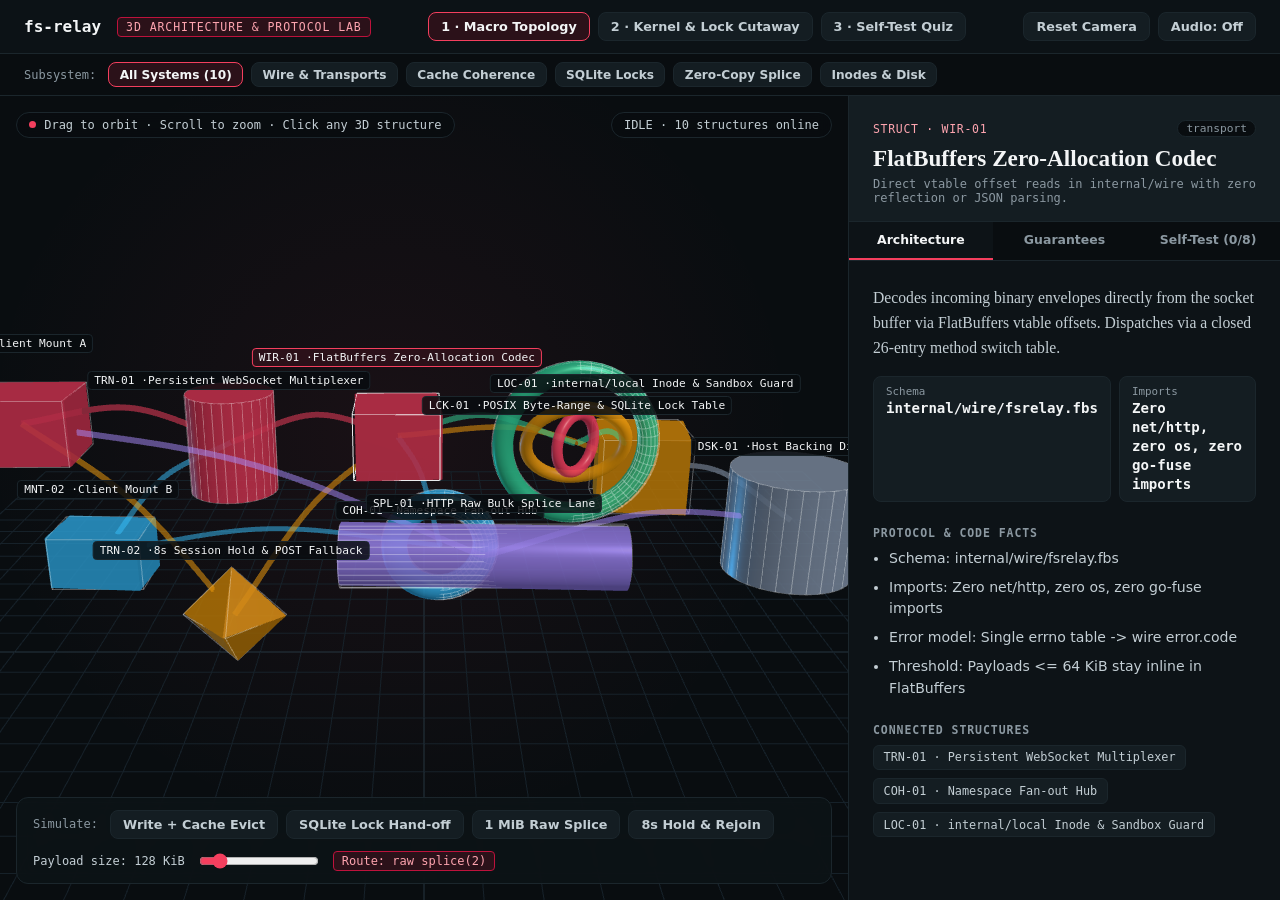
==== interactive-prototype/index.html @ d6e1b643 "feat(interactive-prototype): build Three.js 3D architecture and protocol lab (goals/html-prototypes-" ====
<!DOCTYPE html>
<html lang="en">
<head>
<meta charset="utf-8">
<meta name="viewport" content="width=device-width, initial-scale=1">
<title>fs-relay 3D Reference Explorer — Interactive Architecture Lab</title>
<meta name="description" content="Interactive Three.js 3D architecture explorer, live protocol simulator, and self-test lab for fs-relay.">
<meta name="theme-color" content="#0d1317">
<link rel="icon" href="data:image/svg+xml,%3Csvg xmlns='http://www.w3.org/2000/svg' viewBox='0 0 16 16'%3E%3Crect width='16' height='16' rx='4' fill='%23f43f5e'/%3E%3C/svg%3E">
<link rel="stylesheet" href="style.css">
<script type="importmap">
{
  "imports": {
    "three": "./vendor/three.module.min.js",
    "three/addons/": "./vendor/"
  }
}
</script>
</head>
<body>
<a class="skip" href="#inspector">Skip to inspector</a>

<header class="topbar" role="banner">
  <div class="brand-group">
    <a class="brand" href="../html-prototypes/index.html">fs-relay</a>
    <span class="eyebrow">3D ARCHITECTURE &amp; PROTOCOL LAB</span>
  </div>
  <div class="view-switcher" role="group" aria-label="Explorer view mode">
    <button type="button" class="pill-btn active" data-view="topology" aria-pressed="true">1 · Macro Topology</button>
    <button type="button" class="pill-btn" data-view="cutaway" aria-pressed="false">2 · Kernel &amp; Lock Cutaway</button>
    <button type="button" class="pill-btn" data-view="quiz" aria-pressed="false" id="btn-quiz-mode">3 · Self-Test Quiz</button>
  </div>
  <div class="top-actions">
    <button type="button" class="pill-btn" id="btn-reset-cam" aria-label="Reset 3D camera">Reset Camera</button>
    <button type="button" class="pill-btn" id="btn-audio" aria-pressed="false">Audio: Off</button>
  </div>
</header>

<nav class="system-tabs" aria-label="Subsystem filters">
  <span class="filter-label">Subsystem:</span>
  <button type="button" class="sys-tab active" data-sys="all" aria-pressed="true">All Systems (10)</button>
  <button type="button" class="sys-tab" data-sys="transport" aria-pressed="false">Wire &amp; Transports</button>
  <button type="button" class="sys-tab" data-sys="coherence" aria-pressed="false">Cache Coherence</button>
  <button type="button" class="sys-tab" data-sys="locks" aria-pressed="false">SQLite Locks</button>
  <button type="button" class="sys-tab" data-sys="raw" aria-pressed="false">Zero-Copy Splice</button>
  <button type="button" class="sys-tab" data-sys="storage" aria-pressed="false">Inodes &amp; Disk</button>
</nav>

<main class="workspace">
  <section class="viewport-wrap" aria-label="Interactive 3D system diagram">
    <canvas id="canvas3d" tabindex="0" aria-label="Three.js 3D interactive topology of fs-relay. Use mouse to orbit, scroll to zoom, or click any structure to inspect."></canvas>

    <div class="hud-overlay">
      <div class="hud-badge" id="hud-hover">
        <span class="dot"></span>
        <span id="hud-hover-text">Drag to orbit · Scroll to zoom · Click any 3D structure</span>
      </div>
      <div class="hud-telemetry" id="hud-telemetry">IDLE · 10 structures online</div>
    </div>

    <div class="label-layer" id="label-layer" aria-hidden="true"></div>

    <div class="sim-dock" role="region" aria-label="Live protocol simulations">
      <div class="sim-buttons">
        <span class="dock-label">Simulate:</span>
        <button type="button" class="sim-btn" data-sim="write">Write + Cache Evict</button>
        <button type="button" class="sim-btn" data-sim="lock">SQLite Lock Hand-off</button>
        <button type="button" class="sim-btn" data-sim="splice">1 MiB Raw Splice</button>
        <button type="button" class="sim-btn" data-sim="rejoin">8s Hold &amp; Rejoin</button>
      </div>
      <div class="router-control">
        <label for="payload-slider">Payload size: <span id="payload-val">128 KiB</span></label>
        <input type="range" id="payload-slider" min="1" max="1024" value="128" step="1">
        <span class="route-pill" id="route-verdict">Route: raw splice(2)</span>
      </div>
    </div>
  </section>

  <aside class="inspector" id="inspector" aria-label="Structure reference inspector">
    <div class="inspector-header">
      <div class="struct-meta">
        <span class="struct-id" id="ins-id">STRUCT · HUB-FANOUT</span>
        <span class="struct-sys" id="ins-sys">coherence</span>
      </div>
      <h1 id="ins-title">fs-relay Hub &amp; Event Fan-out</h1>
      <p class="struct-code" id="ins-pkg">cmd/fs-relay/hub.go · internal/local/tree.go</p>
    </div>

    <div class="ins-tabs" role="tablist" aria-label="Inspector sections">
      <button type="button" role="tab" class="ins-tab active" data-tab="overview" aria-selected="true">Architecture</button>
      <button type="button" role="tab" class="ins-tab" data-tab="invariants" aria-selected="false">Guarantees</button>
      <button type="button" role="tab" class="ins-tab" data-tab="quiz" aria-selected="false">Self-Test (<span id="quiz-score-badge">0/8</span>)</button>
    </div>

    <div class="ins-body" id="tab-overview" role="tabpanel">
      <p class="ins-summary" id="ins-summary"></p>
      <div class="metrics-grid" id="ins-metrics"></div>
      <h2>Protocol &amp; Code Facts</h2>
      <ul class="fact-list" id="ins-facts"></ul>
      <h2>Connected Structures</h2>
      <div class="related-chips" id="ins-related"></div>
    </div>

    <div class="ins-body hidden" id="tab-invariants" role="tabpanel">
      <h2>Operational Invariants (SPEC.md)</h2>
      <p class="ins-invariant" id="ins-invariant"></p>
      <h2>Failure &amp; Recovery Behavior</h2>
      <p class="ins-failure" id="ins-failure"></p>
      <div class="structure-directory">
        <h2>All 10 Structures</h2>
        <div class="dir-grid" id="dir-grid"></div>
      </div>
    </div>

    <div class="ins-body hidden" id="tab-quiz" role="tabpanel">
      <div class="quiz-card">
        <div class="quiz-top">
          <span class="quiz-step" id="quiz-step">Question 1 of 8</span>
          <span class="quiz-streak" id="quiz-streak">Accuracy: 0 / 0</span>
        </div>
        <p class="quiz-prompt" id="quiz-prompt"></p>
        <p class="quiz-hint">Click the matching 3D structure in the canvas (or pick from the list below) to answer.</p>
        <div class="quiz-feedback" id="quiz-feedback" aria-live="polite"></div>
        <div class="quiz-choices" id="quiz-choices"></div>
        <div class="quiz-actions">
          <button type="button" class="pill-btn" id="btn-quiz-next">Next Question →</button>
          <button type="button" class="pill-btn" id="btn-quiz-reset">Reset Score</button>
        </div>
      </div>
    </div>
  </aside>
</main>

<script type="module" src="app.js"></script>
</body>
</html>
---- interactive-prototype/style.css ----
/* fs-relay 3D Reference Explorer.
   Restrained instrument-reference aesthetic aligned with .ui-craft/tokens.md. */

:root {
  --gray-950: #090d10;
  --gray-900: #0d1317;
  --gray-850: #141d22;
  --gray-800: #1b262c;
  --gray-750: #222c33;
  --gray-600: #4d5a62;
  --gray-400: #8b98a1;
  --gray-200: #c3ced4;
  --gray-50: #f3f5f6;

  --accent-700: #be123c;
  --accent-500: #f43f5e;
  --accent-300: #fda4af;
  --accent-wash: #2b1119;
  --amber-500: #f59e0b;
  --emerald-500: #10b981;

  --surface-canvas: var(--gray-900);
  --surface-sunken: var(--gray-950);
  --surface-raised: var(--gray-850);
  --surface-overlay: var(--gray-750);
  --border-default: var(--gray-800);
  --border-focus: var(--accent-500);

  --text-primary: var(--gray-50);
  --text-secondary: var(--gray-200);
  --text-tertiary: var(--gray-400);

  --font-serif: Charter, "Bitstream Charter", "Sitka Text", Cambria, Georgia, serif;
  --font-sans: system-ui, "Segoe UI", "Avenir Next", sans-serif;
  --font-mono: ui-monospace, "SF Mono", "Cascadia Mono", Menlo, Consolas, monospace;

  --space-2xs: 0.25rem;
  --space-xs: 0.5rem;
  --space-sm: 0.75rem;
  --space-md: 1rem;
  --space-lg: 1.5rem;
  --space-xl: 2rem;

  --radius-xs: 0.25rem;
  --radius-sm: 0.375rem;
  --radius-md: 0.5rem;
  --radius-lg: 0.75rem;
  --radius-pill: 999px;

  --ease-out: cubic-bezier(0.22, 1, 0.36, 1);
}

* { box-sizing: border-box; }

html, body {
  margin: 0;
  height: 100%;
  background: var(--surface-canvas);
  color: var(--text-secondary);
  font-family: var(--font-sans);
  font-size: 16px;
  -webkit-font-smoothing: antialiased;
}

body {
  display: flex;
  flex-direction: column;
  overflow: hidden;
}

.skip {
  position: absolute;
  inset-inline-start: var(--space-md);
  top: var(--space-sm);
  z-index: 100;
  background: var(--surface-sunken);
  color: var(--text-primary);
  padding: var(--space-xs) var(--space-md);
  border: 1px solid var(--accent-500);
  border-radius: var(--radius-md);
  text-decoration: none;
  transform: translateY(-250%);
}
.skip:focus { transform: translateY(0); }

:focus-visible {
  outline: 2px solid var(--border-focus);
  outline-offset: 2px;
}

/* ---- topbar & system filter bar ---- */

.topbar {
  display: flex;
  flex-wrap: wrap;
  align-items: center;
  justify-content: space-between;
  gap: var(--space-sm) var(--space-md);
  padding: var(--space-sm) var(--space-lg);
  background: rgba(13, 19, 23, 0.92);
  border-bottom: 1px solid var(--border-default);
  z-index: 20;
}

.brand-group {
  display: flex;
  align-items: center;
  gap: var(--space-md);
}

.brand {
  font-family: var(--font-mono);
  font-weight: 700;
  font-size: 1rem;
  color: var(--text-primary);
  text-decoration: none;
}

.eyebrow {
  font-family: var(--font-mono);
  font-size: 0.72rem;
  letter-spacing: 0.08em;
  color: var(--accent-300);
  background: var(--accent-wash);
  border: 1px solid var(--accent-700);
  border-radius: var(--radius-xs);
  padding: 2px var(--space-xs);
}

.view-switcher,
.top-actions {
  display: flex;
  flex-wrap: wrap;
  align-items: center;
  gap: var(--space-xs);
}

.pill-btn,
.sys-tab,
.sim-btn {
  font-family: var(--font-sans);
  font-size: 0.8rem;
  font-weight: 600;
  color: var(--text-secondary);
  background: var(--surface-raised);
  border: 1px solid var(--border-default);
  border-radius: var(--radius-md);
  padding: 0.38rem 0.75rem;
  cursor: pointer;
  transition: background-color 140ms var(--ease-out),
    border-color 140ms var(--ease-out),
    color 140ms var(--ease-out),
    transform 120ms var(--ease-out);
}

.pill-btn:hover,
.sys-tab:hover,
.sim-btn:hover {
  color: var(--text-primary);
  background: var(--surface-overlay);
}

.pill-btn:active,
.sys-tab:active,
.sim-btn:active {
  transform: scale(0.97);
}

.pill-btn.active,
.pill-btn[aria-pressed="true"],
.sys-tab.active,
.sim-btn.active {
  color: var(--text-primary);
  background: var(--accent-wash);
  border-color: var(--accent-500);
}

.system-tabs {
  display: flex;
  align-items: center;
  gap: var(--space-xs);
  padding: var(--space-xs) var(--space-lg);
  background: var(--surface-sunken);
  border-bottom: 1px solid var(--border-default);
  overflow-x: auto;
  z-index: 19;
}

.filter-label {
  font-family: var(--font-mono);
  font-size: 0.75rem;
  color: var(--text-tertiary);
  margin-inline-end: var(--space-2xs);
  white-space: nowrap;
}

.sys-tab {
  font-size: 0.76rem;
  padding: 0.28rem 0.65rem;
  white-space: nowrap;
}

/* ---- main split workspace ---- */

.workspace {
  flex: 1;
  display: grid;
  grid-template-columns: 1fr 27rem;
  min-height: 0;
}

.viewport-wrap {
  position: relative;
  min-width: 0;
  min-height: 0;
  background:
    radial-gradient(circle at 46% 42%, rgba(244, 63, 94, 0.07), transparent 62%),
    var(--surface-sunken);
  overflow: hidden;
}

#canvas3d {
  display: block;
  width: 100%;
  height: 100%;
  cursor: grab;
}

#canvas3d:active { cursor: grabbing; }

/* ---- HUD & floating 3D projected labels ---- */

.hud-overlay {
  position: absolute;
  top: var(--space-md);
  inset-inline: var(--space-md);
  display: flex;
  justify-content: space-between;
  align-items: center;
  gap: var(--space-sm);
  pointer-events: none;
  z-index: 10;
}

.hud-badge,
.hud-telemetry {
  display: inline-flex;
  align-items: center;
  gap: var(--space-xs);
  font-family: var(--font-mono);
  font-size: 0.75rem;
  color: var(--text-secondary);
  background: rgba(9, 13, 16, 0.84);
  border: 1px solid var(--border-default);
  border-radius: var(--radius-pill);
  padding: 0.3rem 0.75rem;
  backdrop-filter: blur(8px);
  font-variant-numeric: tabular-nums;
}

.hud-badge .dot {
  width: 0.45rem;
  height: 0.45rem;
  border-radius: var(--radius-pill);
  background: var(--accent-500);
}

.label-layer {
  position: absolute;
  inset: 0;
  pointer-events: none;
  overflow: hidden;
  z-index: 6;
}

.node-tag {
  position: absolute;
  left: 0;
  top: 0;
  transform: translate(-50%, -100%);
  font-family: var(--font-mono);
  font-size: 0.7rem;
  color: var(--text-primary);
  background: rgba(9, 13, 16, 0.84);
  border: 1px solid var(--border-default);
  border-radius: var(--radius-xs);
  padding: 2px 6px;
  white-space: nowrap;
  pointer-events: auto;
  cursor: pointer;
  transition: opacity 160ms var(--ease-out),
    border-color 140ms var(--ease-out),
    background-color 140ms var(--ease-out);
}

.node-tag.selected {
  border-color: var(--accent-500);
  background: var(--accent-wash);
  color: var(--text-primary);
}

.node-tag.dimmed {
  opacity: 0.22;
}

/* ---- bottom simulation dock ---- */

.sim-dock {
  position: absolute;
  bottom: var(--space-md);
  inset-inline: var(--space-md);
  display: flex;
  flex-wrap: wrap;
  align-items: center;
  justify-content: space-between;
  gap: var(--space-sm) var(--space-md);
  padding: var(--space-sm) var(--space-md);
  background: rgba(13, 19, 23, 0.90);
  border: 1px solid var(--border-default);
  border-radius: var(--radius-lg);
  backdrop-filter: blur(10px);
  z-index: 10;
}

.sim-buttons {
  display: flex;
  flex-wrap: wrap;
  align-items: center;
  gap: var(--space-xs);
}

.dock-label {
  font-family: var(--font-mono);
  font-size: 0.75rem;
  color: var(--text-tertiary);
  margin-inline-end: var(--space-2xs);
}

.router-control {
  display: flex;
  align-items: center;
  gap: var(--space-sm);
  font-family: var(--font-mono);
  font-size: 0.75rem;
  color: var(--text-secondary);
  font-variant-numeric: tabular-nums;
}

.router-control input[type="range"] {
  accent-color: var(--accent-500);
  width: 7.5rem;
  cursor: pointer;
}

.route-pill {
  background: var(--accent-wash);
  border: 1px solid var(--accent-700);
  color: var(--accent-300);
  border-radius: var(--radius-xs);
  padding: 2px 8px;
}

/* ---- right reference inspector ---- */

.inspector {
  display: flex;
  flex-direction: column;
  background: var(--surface-canvas);
  border-inline-start: 1px solid var(--border-default);
  min-height: 0;
  overflow: hidden;
}

.inspector-header {
  padding: var(--space-lg) var(--space-lg) var(--space-md);
  border-bottom: 1px solid var(--border-default);
  background: var(--surface-raised);
}

.struct-meta {
  display: flex;
  align-items: center;
  justify-content: space-between;
  gap: var(--space-xs);
  margin-bottom: var(--space-xs);
}

.struct-id {
  font-family: var(--font-mono);
  font-size: 0.72rem;
  letter-spacing: 0.06em;
  color: var(--accent-300);
}

.struct-sys {
  font-family: var(--font-mono);
  font-size: 0.7rem;
  color: var(--text-tertiary);
  background: var(--surface-sunken);
  border: 1px solid var(--border-default);
  border-radius: var(--radius-pill);
  padding: 1px 8px;
}

.inspector-header h1 {
  font-family: var(--font-serif);
  font-size: 1.45rem;
  font-weight: 700;
  color: var(--text-primary);
  margin: 0 0 var(--space-2xs);
  line-height: 1.2;
}

.struct-code {
  font-family: var(--font-mono);
  font-size: 0.75rem;
  color: var(--text-tertiary);
  margin: 0;
}

.ins-tabs {
  display: grid;
  grid-template-columns: repeat(3, 1fr);
  border-bottom: 1px solid var(--border-default);
  background: var(--surface-sunken);
}

.ins-tab {
  font-family: var(--font-sans);
  font-size: 0.78rem;
  font-weight: 600;
  color: var(--text-tertiary);
  background: transparent;
  border: 0;
  border-bottom: 2px solid transparent;
  padding: 0.65rem var(--space-xs);
  cursor: pointer;
}

.ins-tab.active {
  color: var(--text-primary);
  border-bottom-color: var(--accent-500);
  background: var(--surface-canvas);
}

.ins-body {
  flex: 1;
  overflow-y: auto;
  padding: var(--space-lg);
}

.ins-body.hidden { display: none; }

.ins-summary,
.ins-invariant,
.ins-failure {
  font-family: var(--font-serif);
  font-size: 0.98rem;
  line-height: 1.6;
  color: var(--text-secondary);
  margin: 0 0 var(--space-md);
}

.ins-body h2 {
  font-family: var(--font-mono);
  font-size: 0.72rem;
  letter-spacing: 0.08em;
  text-transform: uppercase;
  color: var(--text-tertiary);
  margin: var(--space-lg) 0 var(--space-xs);
}

.metrics-grid {
  display: grid;
  grid-template-columns: 1fr 1fr;
  gap: var(--space-xs);
}

.metric-card {
  background: var(--surface-raised);
  border: 1px solid var(--border-default);
  border-radius: var(--radius-md);
  padding: var(--space-xs) var(--space-sm);
}

.metric-card .k {
  display: block;
  font-family: var(--font-mono);
  font-size: 0.68rem;
  color: var(--text-tertiary);
}

.metric-card .v {
  font-family: var(--font-mono);
  font-size: 0.88rem;
  font-weight: 700;
  color: var(--text-primary);
  font-variant-numeric: tabular-nums;
}

.fact-list {
  padding-inline-start: var(--space-md);
  margin: 0;
  font-size: 0.88rem;
  line-height: 1.5;
}

.fact-list li + li { margin-top: var(--space-xs); }

.related-chips,
.dir-grid,
.quiz-choices {
  display: flex;
  flex-wrap: wrap;
  gap: var(--space-xs);
}

.chip-btn {
  font-family: var(--font-mono);
  font-size: 0.74rem;
  color: var(--text-secondary);
  background: var(--surface-raised);
  border: 1px solid var(--border-default);
  border-radius: var(--radius-sm);
  padding: 0.3rem 0.6rem;
  cursor: pointer;
}

.chip-btn:hover {
  color: var(--text-primary);
  border-color: var(--accent-500);
}

.chip-btn.correct {
  background: rgba(16, 185, 129, 0.16);
  border-color: var(--emerald-500);
  color: var(--text-primary);
}

.chip-btn.wrong {
  background: var(--accent-wash);
  border-color: var(--accent-500);
  color: var(--accent-300);
}

/* ---- self-test quiz card ---- */

.quiz-card {
  display: flex;
  flex-direction: column;
  gap: var(--space-md);
}

.quiz-top {
  display: flex;
  justify-content: space-between;
  font-family: var(--font-mono);
  font-size: 0.75rem;
  color: var(--accent-300);
}

.quiz-prompt {
  font-family: var(--font-serif);
  font-size: 1.05rem;
  line-height: 1.55;
  color: var(--text-primary);
  background: var(--surface-raised);
  border: 1px solid var(--border-default);
  border-radius: var(--radius-md);
  padding: var(--space-md);
  margin: 0;
}

.quiz-hint {
  font-size: 0.8rem;
  color: var(--text-tertiary);
  margin: 0;
}

.quiz-feedback {
  font-size: 0.86rem;
  line-height: 1.5;
  padding: var(--space-sm) var(--space-md);
  border-radius: var(--radius-md);
  background: var(--surface-sunken);
  border: 1px solid var(--border-default);
  min-height: 3.2rem;
}

.quiz-actions {
  display: flex;
  gap: var(--space-xs);
}

@media (max-width: 64rem) {
  body { overflow: auto; }
  .workspace {
    grid-template-columns: 1fr;
    grid-template-rows: 58vh auto;
  }
  .inspector {
    border-inline-start: 0;
    border-top: 1px solid var(--border-default);
  }
}
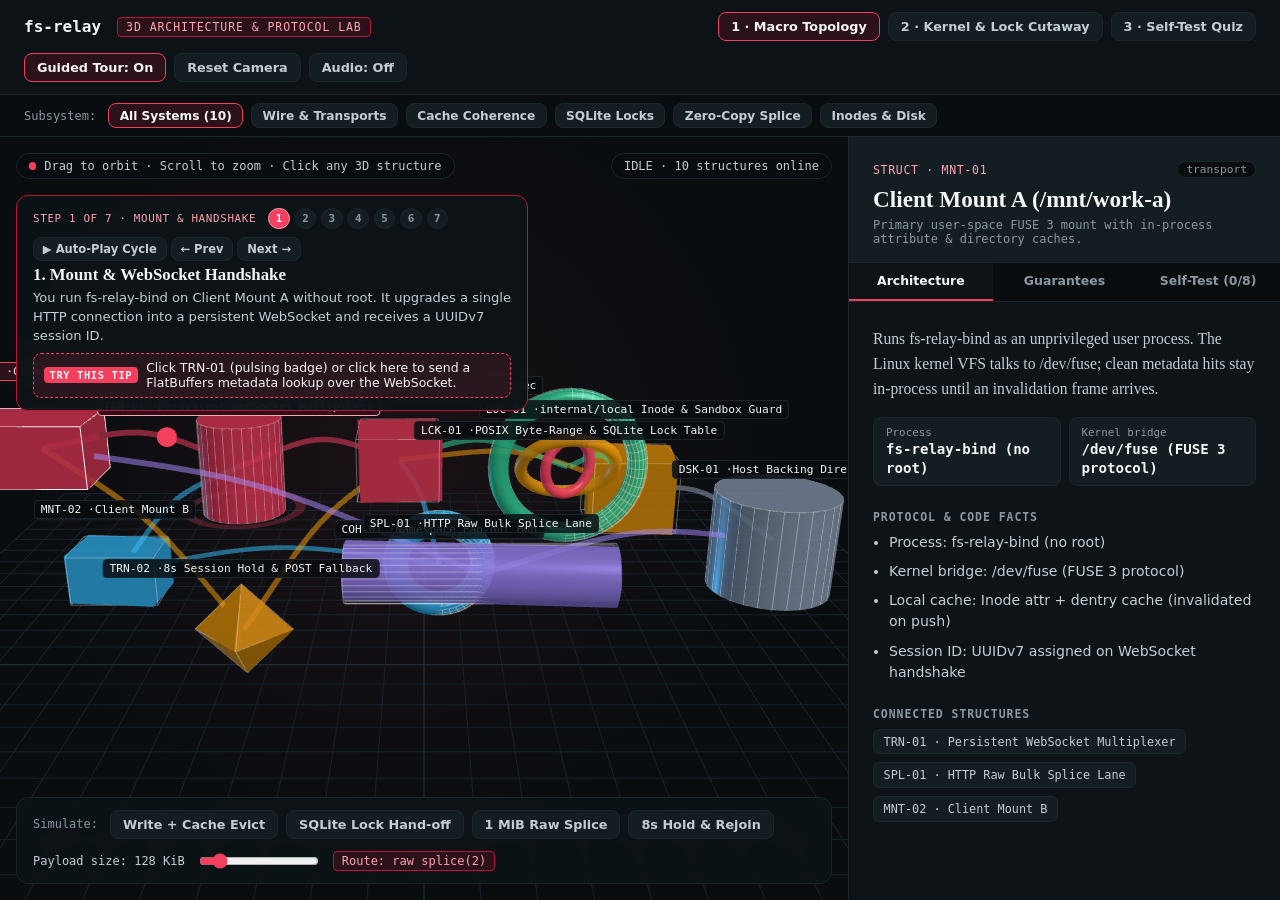
==== commit 1f2a446d: "feat(interactive-prototype): add 7-step guided lifecycle tour and coaching tips (goals/html-prototyp" ====
--- a/interactive-prototype/index.html
+++ b/interactive-prototype/index.html
@@ -31,6 +31,7 @@
     <button type="button" class="pill-btn" data-view="quiz" aria-pressed="false" id="btn-quiz-mode">3 · Self-Test Quiz</button>
   </div>
   <div class="top-actions">
+    <button type="button" class="pill-btn active" id="btn-guide-toggle" aria-pressed="true">Guided Tour: On</button>
     <button type="button" class="pill-btn" id="btn-reset-cam" aria-label="Reset 3D camera">Reset Camera</button>
     <button type="button" class="pill-btn" id="btn-audio" aria-pressed="false">Audio: Off</button>
   </div>
@@ -59,6 +60,28 @@
     </div>
 
     <div class="label-layer" id="label-layer" aria-hidden="true"></div>
+
+    <aside class="guide-card" id="guide-card" role="region" aria-label="Guided lifecycle walkthrough and tips">
+      <div class="guide-top">
+        <div class="guide-meta">
+          <span class="guide-step-badge" id="guide-step-badge">STEP 1 OF 7 · MOUNT &amp; HANDSHAKE</span>
+          <div class="guide-dots" id="guide-dots" role="tablist" aria-label="Lifecycle steps"></div>
+        </div>
+        <div class="guide-controls">
+          <button type="button" class="pill-btn guide-play" id="btn-guide-play" aria-pressed="false">▶ Auto-Play Cycle</button>
+          <button type="button" class="pill-btn" id="btn-guide-prev" aria-label="Previous step">← Prev</button>
+          <button type="button" class="pill-btn" id="btn-guide-next" aria-label="Next step">Next →</button>
+        </div>
+      </div>
+      <h2 class="guide-title" id="guide-title">1. Mount &amp; WebSocket Handshake</h2>
+      <p class="guide-body" id="guide-body">An unprivileged user runs fs-relay-bind. It opens one persistent WebSocket to the server and receives a UUIDv7 session ID.</p>
+      <div class="guide-tip-row">
+        <button type="button" class="guide-tip-btn" id="btn-guide-tip">
+          <span class="tip-tag">TRY THIS TIP</span>
+          <span id="guide-tip-text">Click the pulsing MNT-01 badge in 3D (or click here) to send the handshake packet and advance.</span>
+        </button>
+      </div>
+    </aside>
 
     <div class="sim-dock" role="region" aria-label="Live protocol simulations">
       <div class="sim-buttons">
--- a/interactive-prototype/style.css
+++ b/interactive-prototype/style.css
@@ -592,6 +592,156 @@
   gap: var(--space-xs);
 }
 
+/* ---- guided lifecycle walkthrough & interactive coach tips ---- */
+
+@keyframes coachPulse {
+  0%, 100% {
+    box-shadow: 0 0 0 0 rgba(244, 63, 94, 0.75), 0 0 0 4px rgba(244, 63, 94, 0.22);
+  }
+  50% {
+    box-shadow: 0 0 0 4px rgba(244, 63, 94, 0.35), 0 0 0 10px rgba(244, 63, 94, 0);
+  }
+}
+
+.node-tag.coach-target {
+  border-color: var(--accent-300);
+  background: var(--accent-wash);
+  color: var(--text-primary);
+  animation: coachPulse 1.6s infinite var(--ease-out);
+  z-index: 9;
+}
+
+.guide-card {
+  position: absolute;
+  top: 3.6rem;
+  inset-inline-start: var(--space-md);
+  width: min(32rem, calc(100% - 2rem));
+  background: rgba(13, 19, 23, 0.90);
+  border: 1px solid var(--accent-700);
+  border-radius: var(--radius-lg);
+  padding: var(--space-sm) var(--space-md);
+  backdrop-filter: blur(10px);
+  z-index: 11;
+  transition: opacity 180ms var(--ease-out), transform 180ms var(--ease-out);
+}
+
+.guide-card.hidden {
+  opacity: 0;
+  pointer-events: none;
+  transform: translateY(0.5rem);
+}
+
+.guide-top {
+  display: flex;
+  flex-wrap: wrap;
+  align-items: center;
+  justify-content: space-between;
+  gap: var(--space-xs);
+  margin-bottom: var(--space-2xs);
+}
+
+.guide-meta {
+  display: flex;
+  align-items: center;
+  gap: var(--space-sm);
+}
+
+.guide-step-badge {
+  font-family: var(--font-mono);
+  font-size: 0.68rem;
+  letter-spacing: 0.06em;
+  color: var(--accent-300);
+}
+
+.guide-dots {
+  display: inline-flex;
+  align-items: center;
+  gap: 0.3rem;
+}
+
+.guide-dot {
+  width: 1.35rem;
+  height: 1.35rem;
+  border-radius: var(--radius-pill);
+  border: 1px solid var(--border-default);
+  background: var(--surface-raised);
+  color: var(--text-tertiary);
+  font-family: var(--font-mono);
+  font-size: 0.68rem;
+  font-weight: 700;
+  padding: 0;
+  cursor: pointer;
+}
+
+.guide-dot.active {
+  background: var(--accent-500);
+  border-color: var(--accent-300);
+  color: var(--text-primary);
+}
+
+.guide-dot.done {
+  border-color: var(--emerald-500);
+  color: var(--text-primary);
+}
+
+.guide-controls {
+  display: flex;
+  align-items: center;
+  gap: var(--space-2xs);
+}
+
+.guide-controls .pill-btn {
+  font-size: 0.72rem;
+  padding: 0.24rem 0.55rem;
+}
+
+.guide-title {
+  font-family: var(--font-serif);
+  font-size: 1.05rem;
+  font-weight: 700;
+  color: var(--text-primary);
+  margin: 0 0 0.2rem;
+}
+
+.guide-body {
+  font-size: 0.82rem;
+  line-height: 1.45;
+  color: var(--text-secondary);
+  margin: 0 0 var(--space-xs);
+}
+
+.guide-tip-btn {
+  width: 100%;
+  display: flex;
+  align-items: center;
+  gap: var(--space-xs);
+  text-align: start;
+  font-family: var(--font-sans);
+  font-size: 0.78rem;
+  color: var(--text-primary);
+  background: rgba(244, 63, 94, 0.12);
+  border: 1px dashed var(--accent-500);
+  border-radius: var(--radius-md);
+  padding: 0.38rem 0.6rem;
+  cursor: pointer;
+}
+
+.guide-tip-btn:hover {
+  background: rgba(244, 63, 94, 0.22);
+}
+
+.tip-tag {
+  font-family: var(--font-mono);
+  font-size: 0.65rem;
+  font-weight: 700;
+  letter-spacing: 0.06em;
+  background: var(--accent-500);
+  color: var(--text-primary);
+  border-radius: var(--radius-xs);
+  padding: 2px 6px;
+  white-space: nowrap;
+}
+
 @media (max-width: 64rem) {
   body { overflow: auto; }
   .workspace {
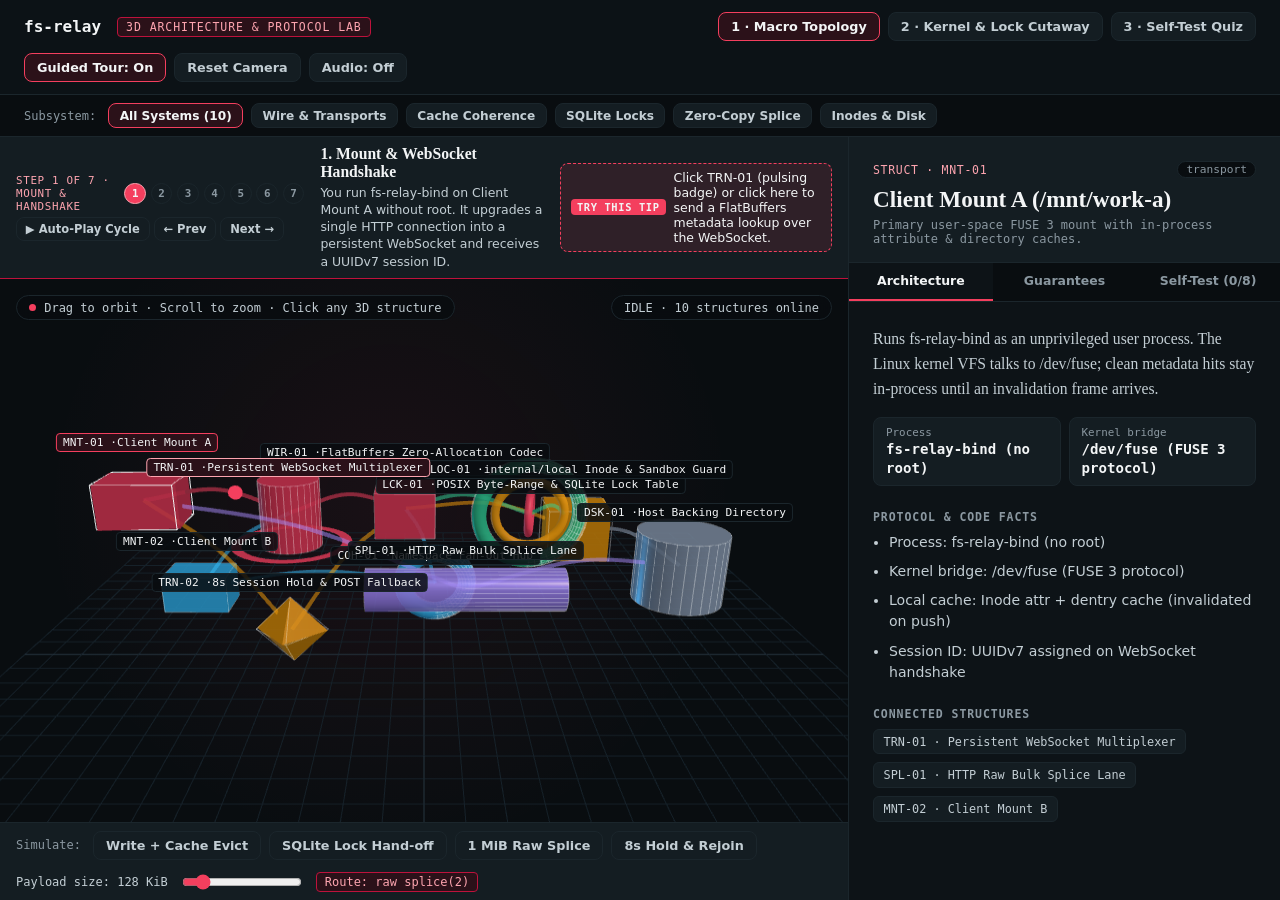
==== commit f353ecdf: "refactor(interactive-prototype): dock horizontal guide bar outside 3D canvas (goals/html-prototypes-" ====
--- a/interactive-prototype/index.html
+++ b/interactive-prototype/index.html
@@ -49,18 +49,6 @@
 
 <main class="workspace">
   <section class="viewport-wrap" aria-label="Interactive 3D system diagram">
-    <canvas id="canvas3d" tabindex="0" aria-label="Three.js 3D interactive topology of fs-relay. Use mouse to orbit, scroll to zoom, or click any structure to inspect."></canvas>
-
-    <div class="hud-overlay">
-      <div class="hud-badge" id="hud-hover">
-        <span class="dot"></span>
-        <span id="hud-hover-text">Drag to orbit · Scroll to zoom · Click any 3D structure</span>
-      </div>
-      <div class="hud-telemetry" id="hud-telemetry">IDLE · 10 structures online</div>
-    </div>
-
-    <div class="label-layer" id="label-layer" aria-hidden="true"></div>
-
     <aside class="guide-card" id="guide-card" role="region" aria-label="Guided lifecycle walkthrough and tips">
       <div class="guide-top">
         <div class="guide-meta">
@@ -73,8 +61,10 @@
           <button type="button" class="pill-btn" id="btn-guide-next" aria-label="Next step">Next →</button>
         </div>
       </div>
-      <h2 class="guide-title" id="guide-title">1. Mount &amp; WebSocket Handshake</h2>
-      <p class="guide-body" id="guide-body">An unprivileged user runs fs-relay-bind. It opens one persistent WebSocket to the server and receives a UUIDv7 session ID.</p>
+      <div class="guide-copy">
+        <h2 class="guide-title" id="guide-title">1. Mount &amp; WebSocket Handshake</h2>
+        <p class="guide-body" id="guide-body">An unprivileged user runs fs-relay-bind. It opens one persistent WebSocket to the server and receives a UUIDv7 session ID.</p>
+      </div>
       <div class="guide-tip-row">
         <button type="button" class="guide-tip-btn" id="btn-guide-tip">
           <span class="tip-tag">TRY THIS TIP</span>
@@ -82,6 +72,20 @@
         </button>
       </div>
     </aside>
+
+    <div class="canvas-stage" id="canvas-stage">
+      <canvas id="canvas3d" tabindex="0" aria-label="Three.js 3D interactive topology of fs-relay. Use mouse to orbit, scroll to zoom, or click any structure to inspect."></canvas>
+
+      <div class="hud-overlay">
+        <div class="hud-badge" id="hud-hover">
+          <span class="dot"></span>
+          <span id="hud-hover-text">Drag to orbit · Scroll to zoom · Click any 3D structure</span>
+        </div>
+        <div class="hud-telemetry" id="hud-telemetry">IDLE · 10 structures online</div>
+      </div>
+
+      <div class="label-layer" id="label-layer" aria-hidden="true"></div>
+    </div>
 
     <div class="sim-dock" role="region" aria-label="Live protocol simulations">
       <div class="sim-buttons">
--- a/interactive-prototype/style.css
+++ b/interactive-prototype/style.css
@@ -210,7 +210,17 @@
 }
 
 .viewport-wrap {
+  display: flex;
+  flex-direction: column;
+  min-width: 0;
+  min-height: 0;
+  background: var(--surface-sunken);
+  overflow: hidden;
+}
+
+.canvas-stage {
   position: relative;
+  flex: 1;
   min-width: 0;
   min-height: 0;
   background:
@@ -306,19 +316,14 @@
 /* ---- bottom simulation dock ---- */
 
 .sim-dock {
-  position: absolute;
-  bottom: var(--space-md);
-  inset-inline: var(--space-md);
   display: flex;
   flex-wrap: wrap;
   align-items: center;
   justify-content: space-between;
   gap: var(--space-sm) var(--space-md);
-  padding: var(--space-sm) var(--space-md);
-  background: rgba(13, 19, 23, 0.90);
-  border: 1px solid var(--border-default);
-  border-radius: var(--radius-lg);
-  backdrop-filter: blur(10px);
+  padding: var(--space-xs) var(--space-md);
+  background: var(--surface-raised);
+  border-top: 1px solid var(--border-default);
   z-index: 10;
 }
 
@@ -612,32 +617,29 @@
 }
 
 .guide-card {
-  position: absolute;
-  top: 3.6rem;
-  inset-inline-start: var(--space-md);
-  width: min(32rem, calc(100% - 2rem));
-  background: rgba(13, 19, 23, 0.90);
-  border: 1px solid var(--accent-700);
-  border-radius: var(--radius-lg);
-  padding: var(--space-sm) var(--space-md);
-  backdrop-filter: blur(10px);
+  display: grid;
+  grid-template-columns: auto minmax(14rem, 1fr) minmax(15rem, 22rem);
+  align-items: center;
+  gap: var(--space-xs) var(--space-md);
+  background: var(--surface-raised);
+  border-bottom: 1px solid var(--accent-700);
+  padding: var(--space-xs) var(--space-md);
   z-index: 11;
-  transition: opacity 180ms var(--ease-out), transform 180ms var(--ease-out);
 }
 
 .guide-card.hidden {
-  opacity: 0;
-  pointer-events: none;
-  transform: translateY(0.5rem);
+  display: none;
 }
 
 .guide-top {
   display: flex;
-  flex-wrap: wrap;
-  align-items: center;
-  justify-content: space-between;
-  gap: var(--space-xs);
-  margin-bottom: var(--space-2xs);
+  flex-direction: column;
+  align-items: flex-start;
+  gap: var(--space-2xs);
+}
+
+.guide-copy {
+  min-width: 0;
 }
 
 .guide-meta {
@@ -697,17 +699,17 @@
 
 .guide-title {
   font-family: var(--font-serif);
-  font-size: 1.05rem;
+  font-size: 0.98rem;
   font-weight: 700;
   color: var(--text-primary);
-  margin: 0 0 0.2rem;
+  margin: 0 0 0.15rem;
 }
 
 .guide-body {
-  font-size: 0.82rem;
-  line-height: 1.45;
+  font-size: 0.78rem;
+  line-height: 1.38;
   color: var(--text-secondary);
-  margin: 0 0 var(--space-xs);
+  margin: 0;
 }
 
 .guide-tip-btn {
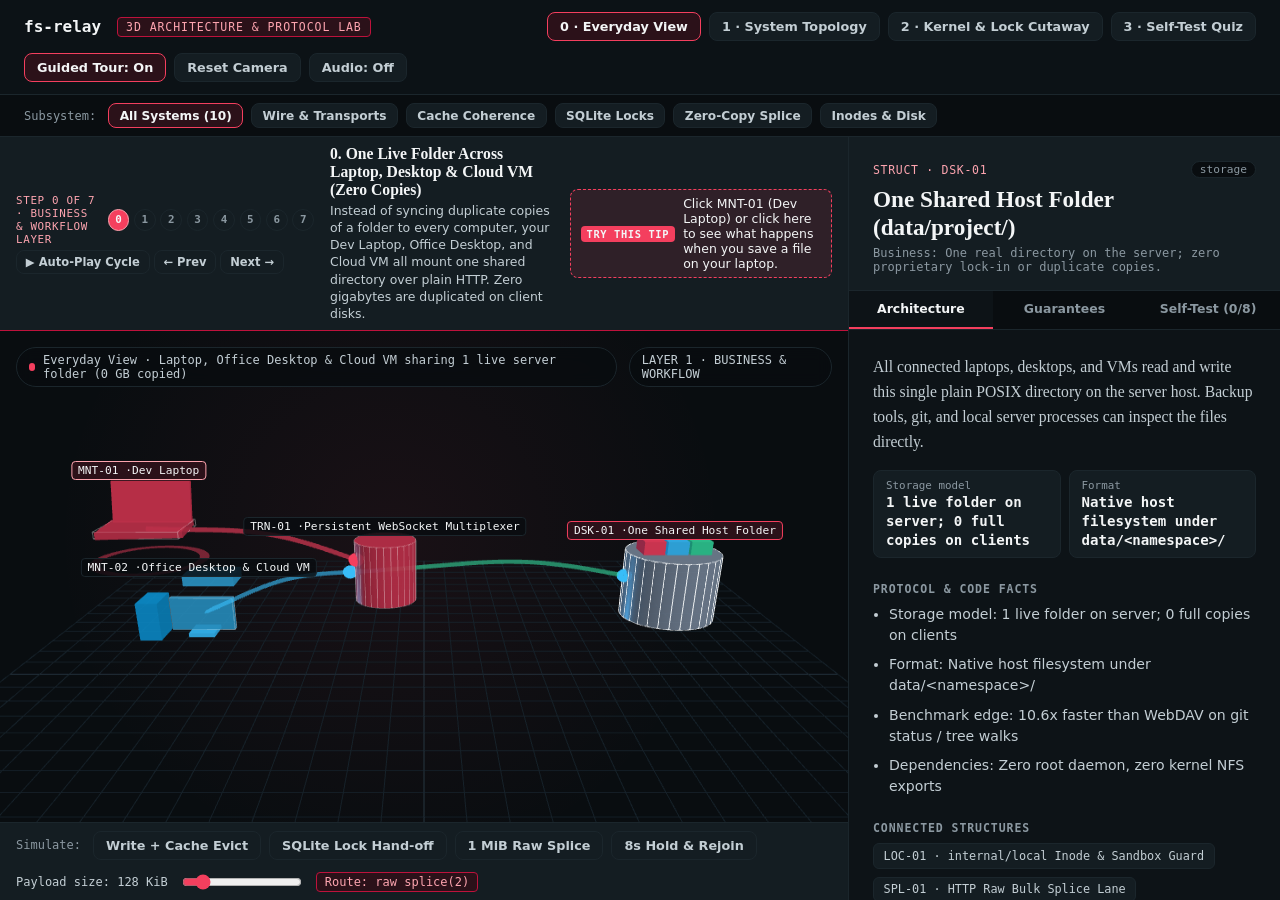
==== commit 619ab52a: "feat(interactive-prototype): add Step 0 everyday multi-machine view and business+OS layers (goals/ht" ====
--- a/interactive-prototype/index.html
+++ b/interactive-prototype/index.html
@@ -26,7 +26,8 @@
     <span class="eyebrow">3D ARCHITECTURE &amp; PROTOCOL LAB</span>
   </div>
   <div class="view-switcher" role="group" aria-label="Explorer view mode">
-    <button type="button" class="pill-btn active" data-view="topology" aria-pressed="true">1 · Macro Topology</button>
+    <button type="button" class="pill-btn active" data-view="everyday" aria-pressed="true">0 · Everyday View</button>
+    <button type="button" class="pill-btn" data-view="topology" aria-pressed="false">1 · System Topology</button>
     <button type="button" class="pill-btn" data-view="cutaway" aria-pressed="false">2 · Kernel &amp; Lock Cutaway</button>
     <button type="button" class="pill-btn" data-view="quiz" aria-pressed="false" id="btn-quiz-mode">3 · Self-Test Quiz</button>
   </div>
